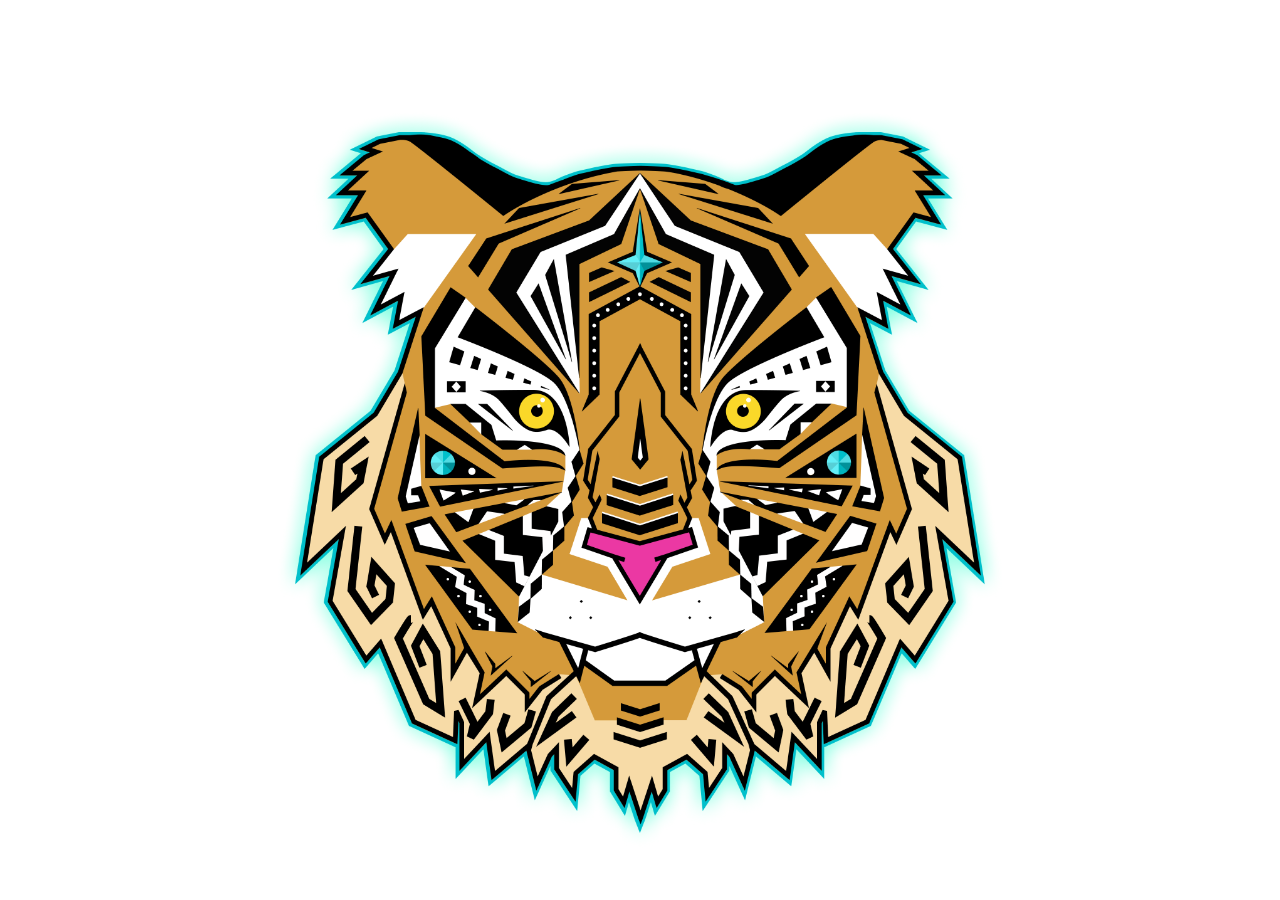
==== tiger.html @ 6bb7cdec "rehaul" ====
<html>
  <head>
    <meta charset="utf-8">
    <meta name="description" content="A Jan Kaminsky website">
    <title>Jan Kaminsky</title>
    <link rel="stylesheet" href="css/tiger.css">
  </head>

  <body>
    <header>
      <nav></nav>
    </header>

    <main>
      <div class="slider"></div>

      <div class="viewport">
        <div class="logo">
          <a href="index.html"><img class="tiger" src="img/Tiger_Enjoy.png" alt="Enjoy Tiger by Jan Kaminsky"></a>
        </div>
      </div>

    </main>
    <footer></footer>

    <script src="https://cdnjs.cloudflare.com/ajax/libs/gsap/3.5.1/gsap.min.js" integrity="sha512-IQLehpLoVS4fNzl7IfH8Iowfm5+RiMGtHykgZJl9AWMgqx0AmJ6cRWcB+GaGVtIsnC4voMfm8f2vwtY+6oPjpQ==" crossorigin="anonymous"></script>
    <script src="js/tigerScript.js"></script>

</body>
</html>
---- css/tiger.css ----
* {
  margin: 0;
  padding: 0;
  box-sizing: border-box;
}

html {
    -webkit-text-size-adjust: 100%;
}

main {
  font-family: 'Roboto Mono', monospace;
}

img.tiger{
  max-width: 90vw;
  max-height: 90vh;
}

.viewport {
  min-height: 100vh;
}

.logo {
  position: absolute;
  top: 50%;
  left: 50%;
  transform: translate(-50%, -50%);
}

.slider {
  background: #570D07;
  position: fixed;
  top: 0;
  left: 0;
  width: 100%;
  height: 100%;
  transform: translateY(-100%);
}
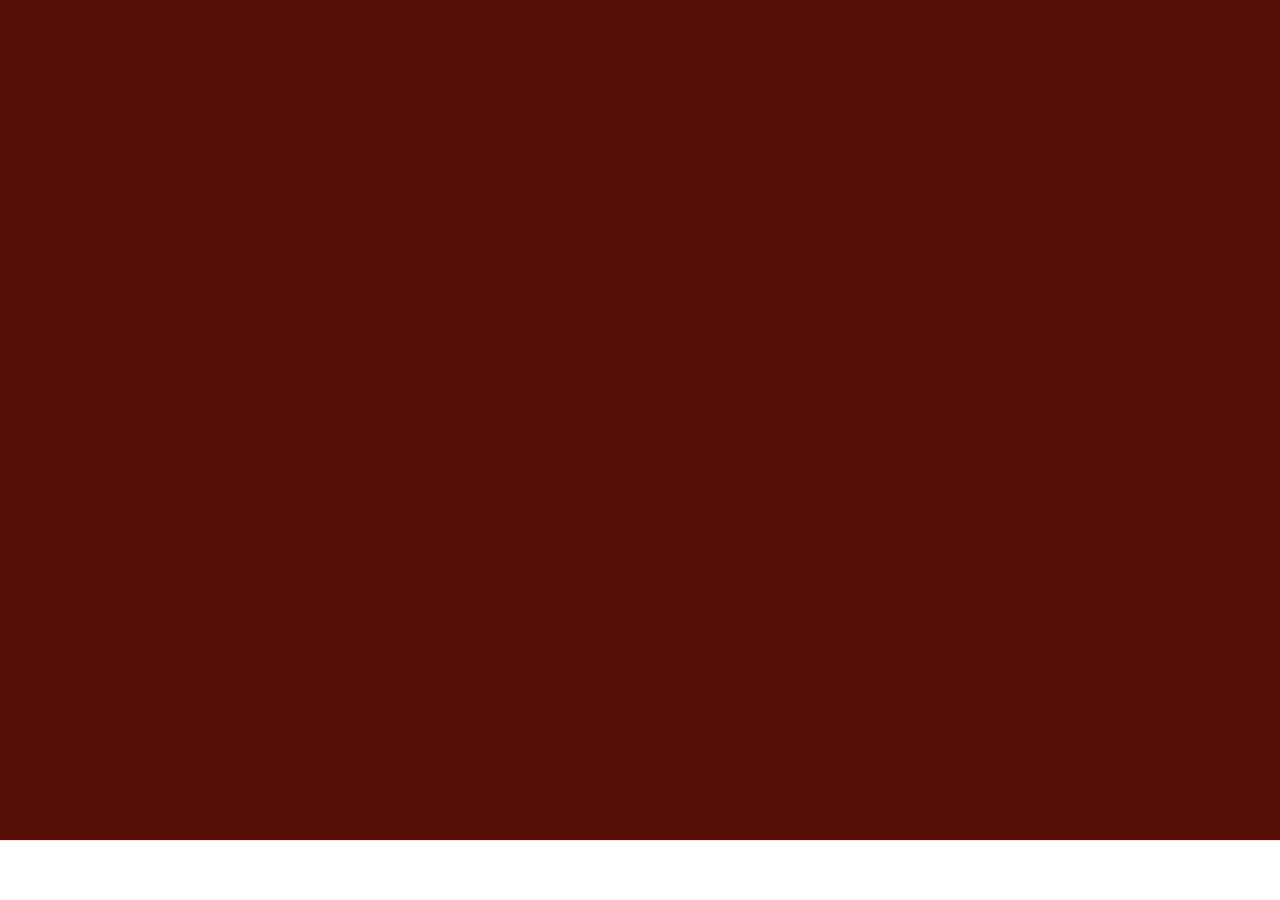
==== commit 52041a57: "copyright add" ====
--- a/tiger.html
+++ b/tiger.html
@@ -4,6 +4,7 @@
     <meta name="description" content="A Jan Kaminsky website">
     <title>Jan Kaminsky</title>
     <link rel="stylesheet" href="css/tiger.css">
+
   </head>
 
   <body>
@@ -21,9 +22,9 @@
       </div>
 
     </main>
-    <footer></footer>
+    <footer>&copy; Copyright 2020</footer>
 
-    <script src="https://cdnjs.cloudflare.com/ajax/libs/gsap/3.5.1/gsap.min.js" integrity="sha512-IQLehpLoVS4fNzl7IfH8Iowfm5+RiMGtHykgZJl9AWMgqx0AmJ6cRWcB+GaGVtIsnC4voMfm8f2vwtY+6oPjpQ==" crossorigin="anonymous"></script>
+    <script src="https://cdnjs.cloudflare.com/ajax/libs/gsap/3.5.1/gsap.min.js"></script>
     <script src="js/tigerScript.js"></script>
 
 </body>
--- a/css/tiger.css
+++ b/css/tiger.css
@@ -10,6 +10,16 @@
 
 main {
   font-family: 'Roboto Mono', monospace;
+}
+
+footer {
+  font-family: 'Roboto Mono', monospace;
+  font-size: .75rem;
+  color: white;
+  position: absolute;
+  bottom: 0;
+  left: 50%;
+  transform: translate(-50%, -50%);
 }
 
 img.tiger{
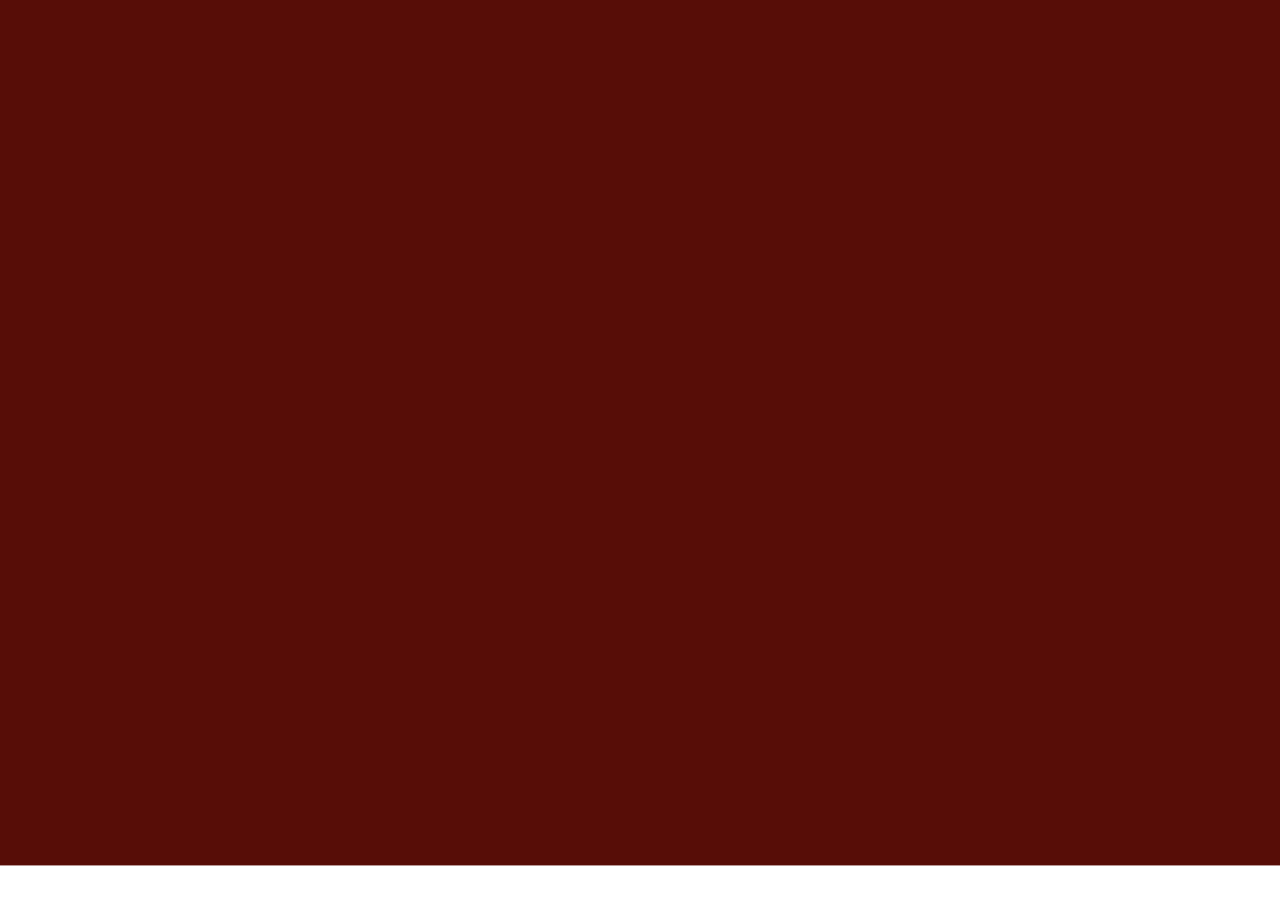
==== commit 97e40d58: "mobile friendly font sizes" ====
--- a/tiger.html
+++ b/tiger.html
@@ -1,7 +1,9 @@
+<!DOCTYPE html>
 <html>
   <head>
     <meta charset="utf-8">
     <meta name="description" content="A Jan Kaminsky website">
+        <meta name="viewport" content="width=device-width, initial-scale=1">
     <title>Jan Kaminsky</title>
     <link rel="stylesheet" href="css/tiger.css">
 
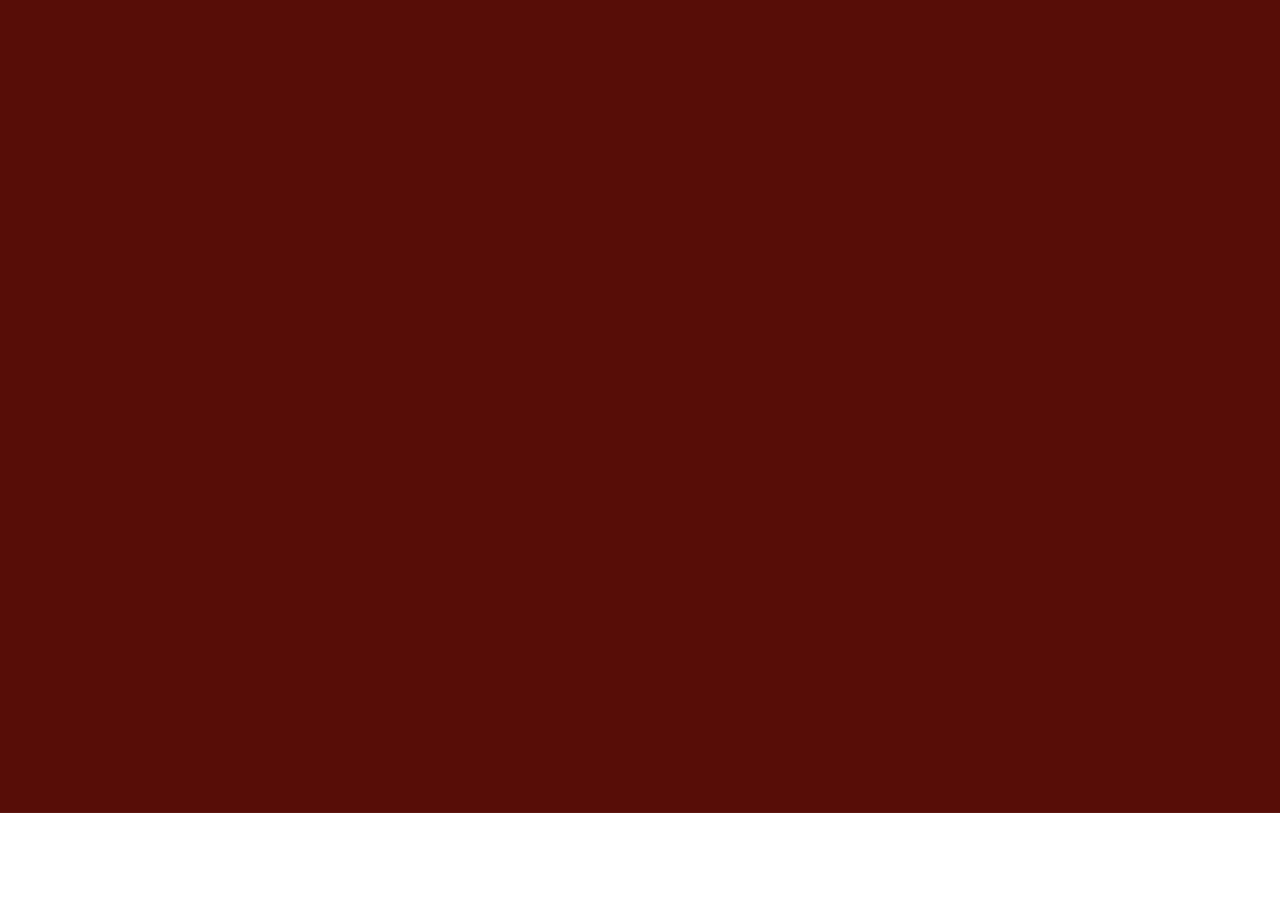
==== commit 6f1af495: "test" ====
--- a/tiger.html
+++ b/tiger.html
@@ -19,7 +19,7 @@
 
       <div class="viewport">
         <div class="logo">
-          <a href="index.html"><img class="tiger" src="img/Tiger_Enjoy.png" alt="Enjoy Tiger by Jan Kaminsky"></a>
+          <a href="/"><img class="tiger" src="img/Tiger_Enjoy.png" alt="Enjoy Tiger by Jan Kaminsky"></a>
         </div>
       </div>
 
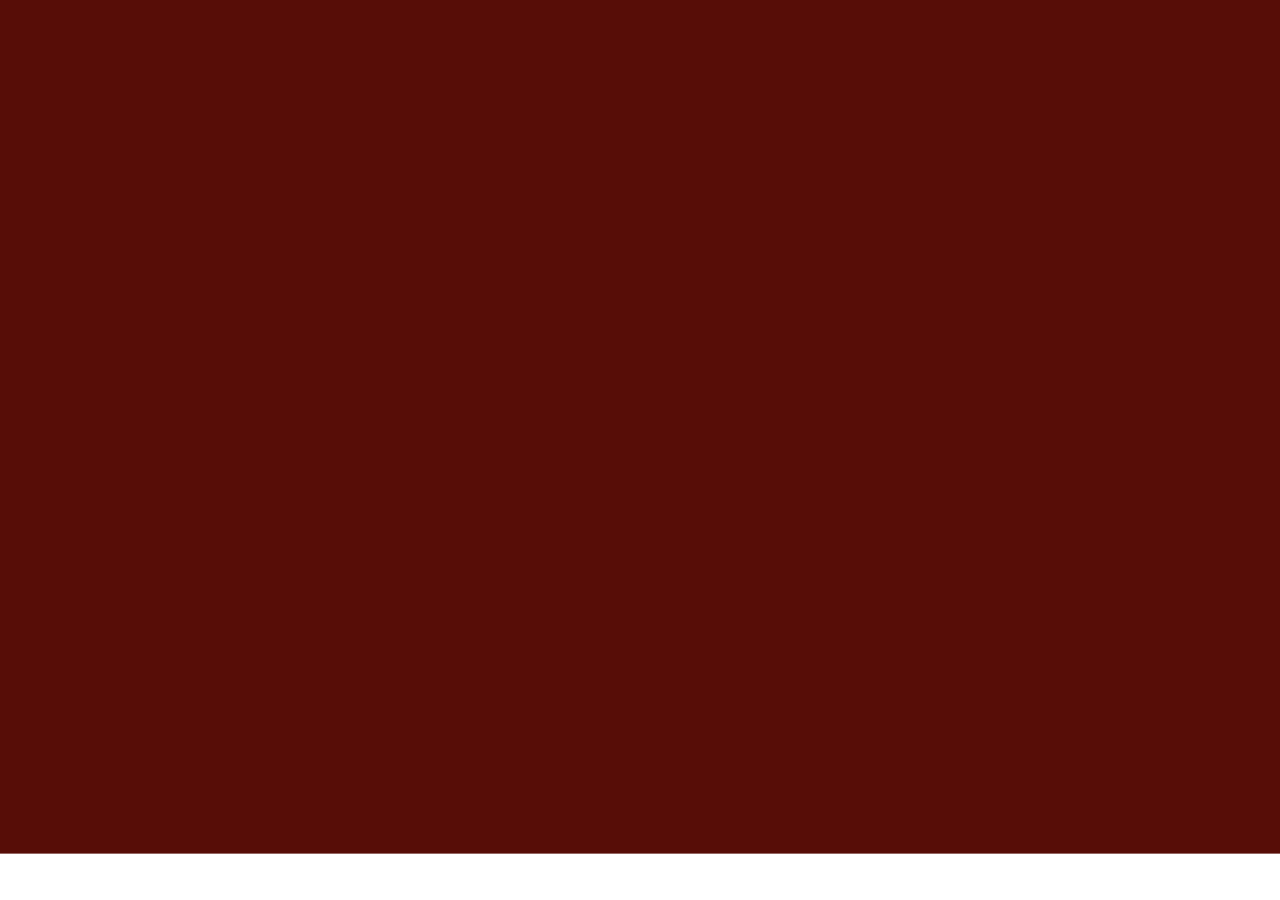
==== commit 9ac72bfd: "favicon additions" ====
--- a/tiger.html
+++ b/tiger.html
@@ -1,33 +1,42 @@
 <!DOCTYPE html>
 <html>
-  <head>
-    <meta charset="utf-8">
-    <meta name="description" content="A Jan Kaminsky website">
-        <meta name="viewport" content="width=device-width, initial-scale=1">
-    <title>Jan Kaminsky</title>
-    <link rel="stylesheet" href="css/tiger.css">
 
-  </head>
+<head>
+  <meta charset="utf-8">
+  <meta name="description" content="A Jan Kaminsky website">
+  <meta name="viewport" content="width=device-width, initial-scale=1">
+  <title>Jan Kaminsky</title>
+  <link rel="stylesheet" href="css/tiger.css">
+  <link rel="apple-touch-icon" sizes="180x180" href="/apple-touch-icon.png">
+  <link rel="icon" type="image/png" sizes="32x32" href="/favicon-32x32.png">
+  <link rel="icon" type="image/png" sizes="16x16" href="/favicon-16x16.png">
+  <link rel="manifest" href="/site.webmanifest">
+  <link rel="mask-icon" href="/safari-pinned-tab.svg" color="#5bbad5">
+  <meta name="msapplication-TileColor" content="#2b5797">
+  <meta name="theme-color" content="#ffffff">
 
-  <body>
-    <header>
-      <nav></nav>
-    </header>
+</head>
 
-    <main>
-      <div class="slider"></div>
+<body>
+  <header>
+    <nav></nav>
+  </header>
 
-      <div class="viewport">
-        <div class="logo">
-          <a href="/"><img class="tiger" src="img/Tiger_Enjoy.png" alt="Enjoy Tiger by Jan Kaminsky"></a>
-        </div>
+  <main>
+    <div class="slider"></div>
+
+    <div class="viewport">
+      <div class="logo">
+        <a href="/"><img class="tiger" src="img/Tiger_Enjoy.png" alt="Enjoy Tiger by Jan Kaminsky"></a>
       </div>
+    </div>
 
-    </main>
-    <footer>&copy; Copyright 2020</footer>
+  </main>
+  <footer>&copy; Copyright 2020</footer>
 
-    <script src="https://cdnjs.cloudflare.com/ajax/libs/gsap/3.5.1/gsap.min.js"></script>
-    <script src="js/tigerScript.js"></script>
+  <script src="https://cdnjs.cloudflare.com/ajax/libs/gsap/3.5.1/gsap.min.js"></script>
+  <script src="js/tigerScript.js"></script>
 
 </body>
+
 </html>
--- a/css/tiger.css
+++ b/css/tiger.css
@@ -5,7 +5,7 @@
 }
 
 html {
-    -webkit-text-size-adjust: 100%;
+  -webkit-text-size-adjust: 100%;
 }
 
 main {
@@ -22,7 +22,7 @@
   transform: translate(-50%, -50%);
 }
 
-img.tiger{
+img.tiger {
   max-width: 90vw;
   max-height: 90vh;
 }
